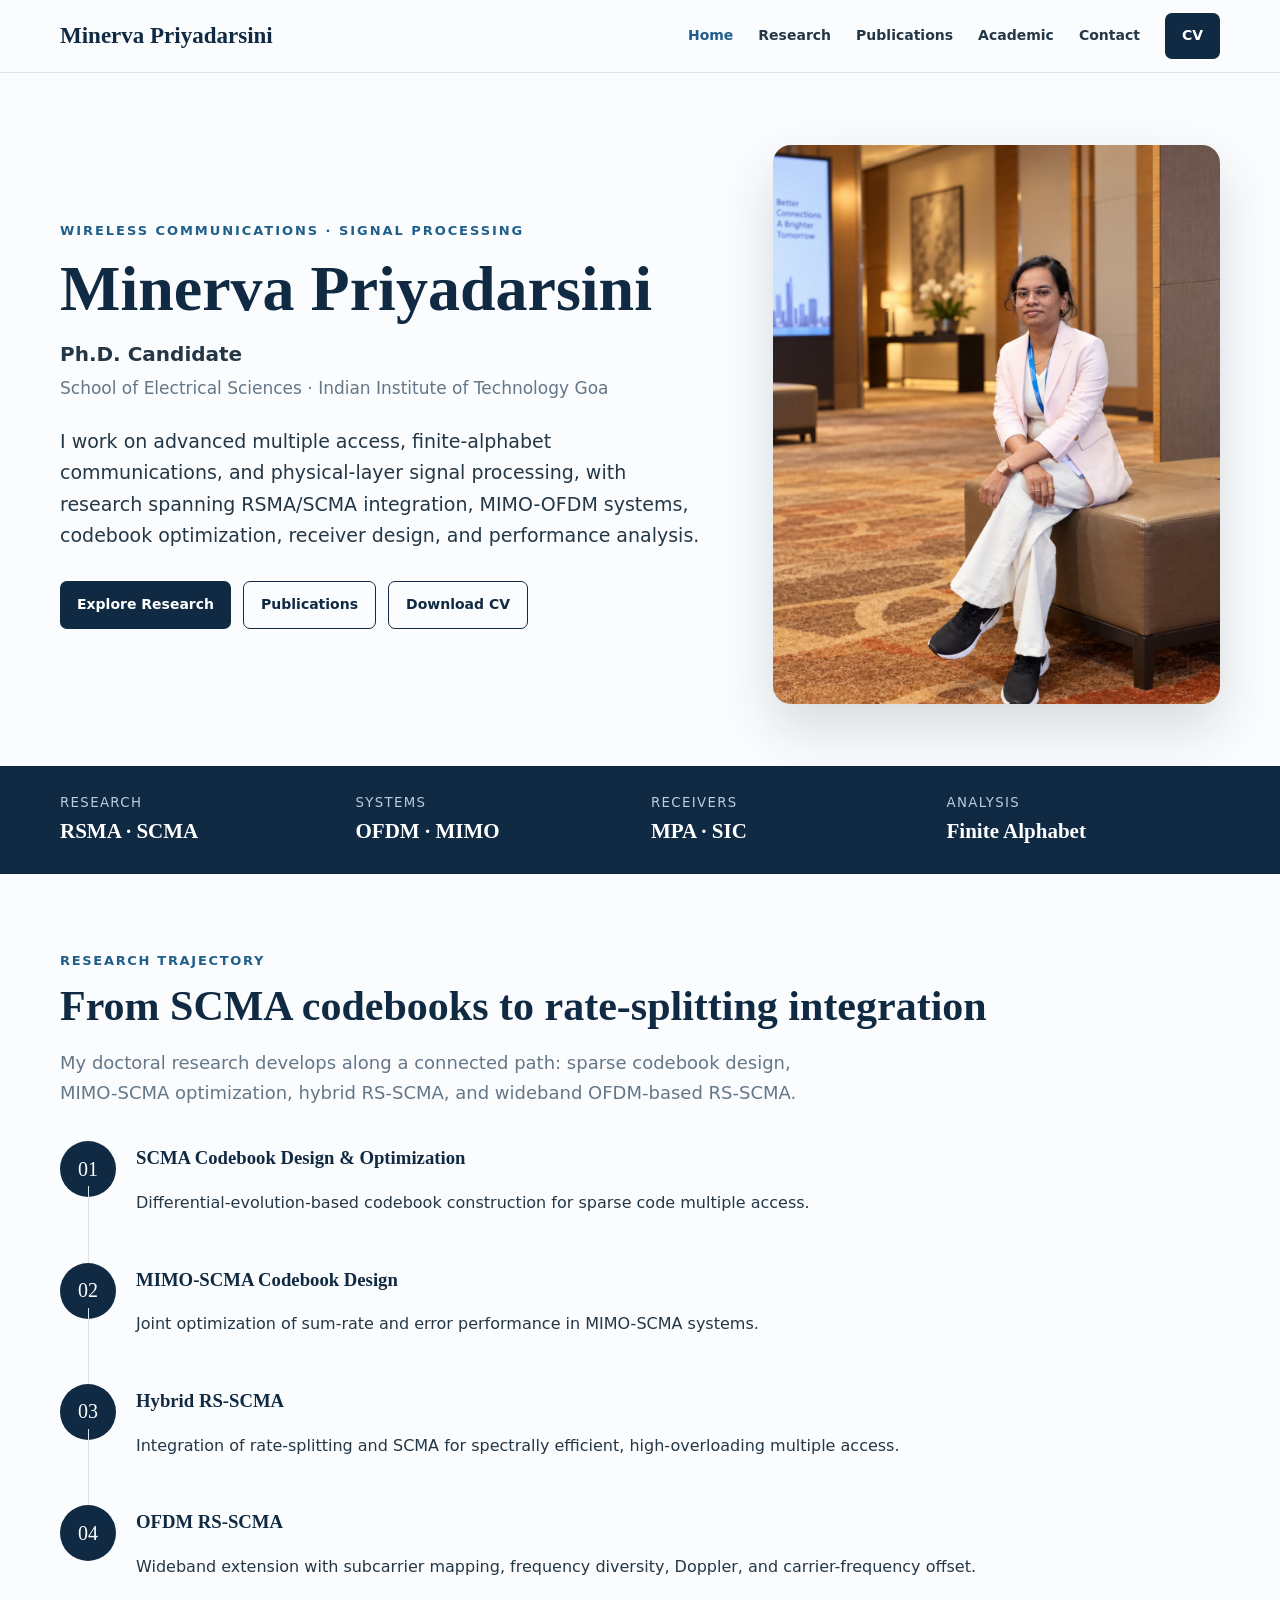
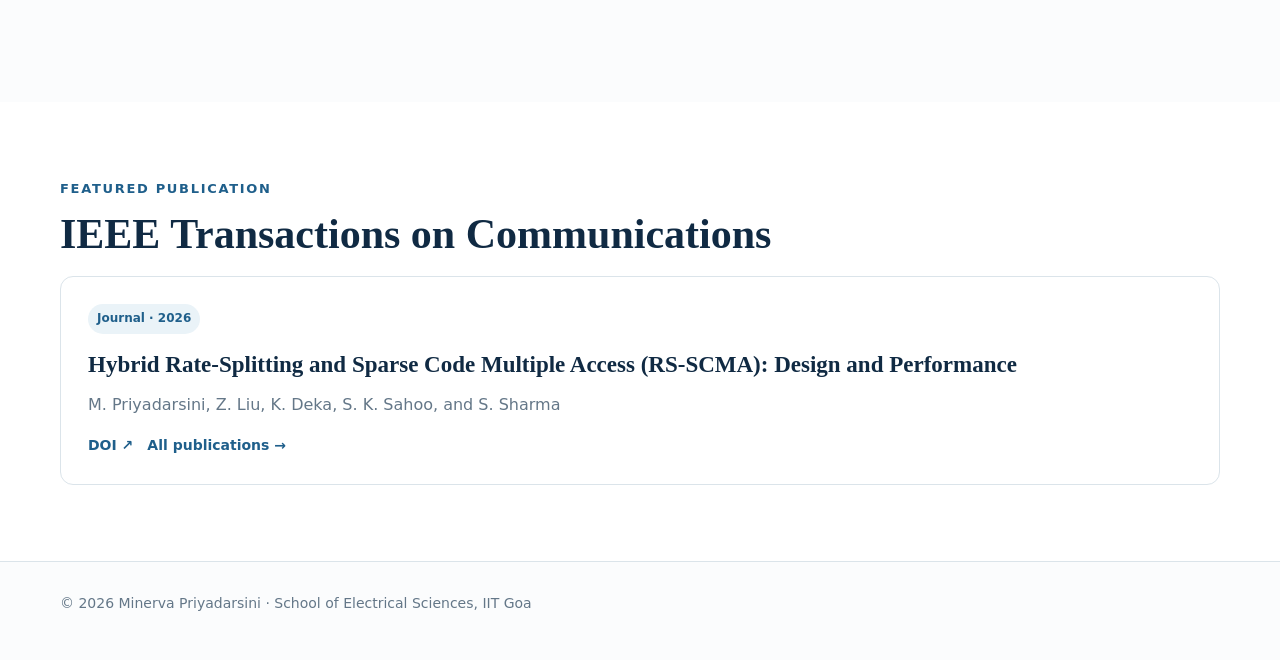
==== index.html @ 3313bdc4 "Add files via upload" ====
<!doctype html><html><head><meta charset="utf-8"><meta name="viewport" content="width=device-width,initial-scale=1"><title>Minerva Priyadarsini | Wireless Communications Researcher</title><link rel="stylesheet" href="styles.css"></head><body><header class="nav"><div class="wrap navin"><a class="brand" href="index.html">Minerva Priyadarsini</a><nav class="links"><a class="active" href="index.html">Home</a><a href="research.html">Research</a><a href="publications.html">Publications</a><a href="academic.html">Academic</a><a href="contact.html">Contact</a><a class="cvbtn" href="Minerva_Priyadarsini_CV.pdf" target="_blank">CV</a></nav><a class="mobile cvbtn" href="Minerva_Priyadarsini_CV.pdf">CV</a></div></header>
<main><section class="hero"><div class="wrap hero-grid"><div><div class="eyebrow">Wireless Communications · Signal Processing</div><h1>Minerva Priyadarsini</h1><p class="role">Ph.D. Candidate</p><p class="affil">School of Electrical Sciences · Indian Institute of Technology Goa</p><p class="lead">I work on advanced multiple access, finite-alphabet communications, and physical-layer signal processing, with research spanning RSMA/SCMA integration, MIMO-OFDM systems, codebook optimization, receiver design, and performance analysis.</p><div class="actions"><a class="btn" href="research.html">Explore Research</a><a class="btn alt" href="publications.html">Publications</a><a class="btn alt" href="Minerva_Priyadarsini_CV.pdf">Download CV</a></div></div><div class="portrait"><img src="assets/minerva.jpg" alt="Minerva Priyadarsini at a conference"></div></div></section>
<section class="strip"><div class="wrap stripin"><div class="stat"><small>Research</small><strong>RSMA · SCMA</strong></div><div class="stat"><small>Systems</small><strong>OFDM · MIMO</strong></div><div class="stat"><small>Receivers</small><strong>MPA · SIC</strong></div><div class="stat"><small>Analysis</small><strong>Finite Alphabet</strong></div></div></section>
<section class="section"><div class="wrap"><div class="kicker">Research trajectory</div><h2>From SCMA codebooks to rate-splitting integration</h2><p class="intro">My doctoral research develops along a connected path: sparse codebook design, MIMO-SCMA optimization, hybrid RS-SCMA, and wideband OFDM-based RS-SCMA.</p><div class="timeline"><div class="step"><div class="num">01</div><div><h3>SCMA Codebook Design & Optimization</h3><p>Differential-evolution-based codebook construction for sparse code multiple access.</p></div></div><div class="step"><div class="num">02</div><div><h3>MIMO-SCMA Codebook Design</h3><p>Joint optimization of sum-rate and error performance in MIMO-SCMA systems.</p></div></div><div class="step"><div class="num">03</div><div><h3>Hybrid RS-SCMA</h3><p>Integration of rate-splitting and SCMA for spectrally efficient, high-overloading multiple access.</p></div></div><div class="step"><div class="num">04</div><div><h3>OFDM RS-SCMA</h3><p>Wideband extension with subcarrier mapping, frequency diversity, Doppler, and carrier-frequency offset.</p></div></div></div></div></section>
<section class="section alt"><div class="wrap"><div class="kicker">Featured publication</div><h2>IEEE Transactions on Communications</h2><div class="card"><span class="tag">Journal · 2026</span><h3>Hybrid Rate-Splitting and Sparse Code Multiple Access (RS-SCMA): Design and Performance</h3><p>M. Priyadarsini, Z. Liu, K. Deka, S. K. Sahoo, and S. Sharma</p><div class="cardlinks"><a href="https://doi.org/10.1109/TCOMM.2026.3686697">DOI ↗</a><a href="publications.html">All publications →</a></div></div></div></section></main><footer class="footer"><div class="wrap">© 2026 Minerva Priyadarsini · School of Electrical Sciences, IIT Goa</div></footer></body></html>
---- styles.css ----
:root{--navy:#102a43;--blue:#1f5f8b;--sky:#eaf3f8;--ink:#243746;--muted:#647788;--line:#dbe4ea;--paper:#fbfcfd;--white:#fff;--max:1160px}*{box-sizing:border-box}html{scroll-behavior:smooth}body{margin:0;font-family:Inter,ui-sans-serif,system-ui,-apple-system,"Segoe UI",sans-serif;color:var(--ink);background:var(--paper);line-height:1.65}a{color:var(--blue);text-decoration:none}a:hover{text-decoration:underline}.wrap{width:min(var(--max),calc(100% - 42px));margin:auto}.nav{position:sticky;top:0;z-index:20;background:rgba(251,252,253,.94);backdrop-filter:blur(12px);border-bottom:1px solid var(--line)}.navin{height:72px;display:flex;align-items:center;justify-content:space-between}.brand{font-family:Georgia,serif;font-weight:700;font-size:23px;color:var(--navy)}.links{display:flex;gap:25px;align-items:center}.links a{font-size:14px;color:var(--ink);font-weight:650}.links a.active{color:var(--blue)}.cvbtn,.btn{display:inline-flex;align-items:center;justify-content:center;padding:11px 17px;border-radius:7px;background:var(--navy);color:#fff!important;font-weight:700;font-size:14px}.btn.alt{background:transparent;color:var(--navy)!important;border:1px solid var(--navy)}.hero{padding:72px 0 62px}.hero-grid{display:grid;grid-template-columns:1.18fr .82fr;gap:70px;align-items:center}.eyebrow{font-size:13px;letter-spacing:.15em;text-transform:uppercase;color:var(--blue);font-weight:800}.hero h1{font-family:Georgia,serif;font-size:64px;line-height:1.04;color:var(--navy);margin:15px 0}.role{font-size:20px;font-weight:700;margin:0}.affil{font-size:17px;color:var(--muted);margin:3px 0 24px}.lead{font-size:19px;max-width:720px}.actions{display:flex;gap:12px;flex-wrap:wrap;margin-top:30px}.portrait{border-radius:18px;overflow:hidden;box-shadow:0 24px 55px rgba(16,42,67,.16);aspect-ratio:4/5}.portrait img{width:100%;height:100%;object-fit:cover;object-position:58% 28%}.strip{background:var(--navy);color:#fff;padding:26px 0}.stripin{display:grid;grid-template-columns:repeat(4,1fr);gap:22px}.stat small{display:block;color:#b9cfdd;text-transform:uppercase;letter-spacing:.1em}.stat strong{font-family:Georgia,serif;font-size:21px}.section{padding:76px 0}.section.alt{background:#fff}.kicker{color:var(--blue);font-size:13px;font-weight:800;letter-spacing:.13em;text-transform:uppercase}.section h2,.pagehead h1{font-family:Georgia,serif;color:var(--navy);font-size:42px;line-height:1.15;margin:10px 0 18px}.intro{max-width:790px;font-size:18px;color:var(--muted)}.cards{display:grid;grid-template-columns:repeat(2,1fr);gap:20px;margin-top:35px}.card{background:#fff;border:1px solid var(--line);border-radius:13px;padding:27px}.card h3{font-family:Georgia,serif;color:var(--navy);font-size:23px;margin:0 0 8px}.tag{display:inline-block;background:var(--sky);color:var(--blue);font-size:12px;font-weight:800;border-radius:999px;padding:5px 9px;margin-bottom:12px}.card p{margin:8px 0;color:var(--muted)}.cardlinks{display:flex;gap:14px;margin-top:16px;font-size:14px;font-weight:750}.timeline{margin-top:34px;display:grid;gap:0}.step{display:grid;grid-template-columns:58px 1fr;gap:18px;padding:0 0 30px;position:relative}.step:before{content:"";position:absolute;left:28px;top:45px;bottom:0;width:1px;background:var(--line)}.step:last-child:before{display:none}.num{width:56px;height:56px;border-radius:50%;background:var(--navy);color:#fff;display:grid;place-items:center;font-family:Georgia,serif;font-size:20px}.step h3{margin:2px 0 5px;color:var(--navy);font-family:Georgia,serif}.pagehead{padding:62px 0 30px}.pub{padding:24px 0;border-top:1px solid var(--line)}.pub h3{font-size:18px;color:var(--navy);margin:0 0 6px}.pub .meta{color:var(--muted);font-size:14px}.badge{display:inline-block;border:1px solid #bfd3df;color:var(--blue);padding:3px 8px;border-radius:999px;font-size:12px;font-weight:800}.two{display:grid;grid-template-columns:1fr 1fr;gap:28px}.listbox{background:#fff;border:1px solid var(--line);border-radius:12px;padding:25px}.listbox h3{font-family:Georgia,serif;color:var(--navy)}.footer{border-top:1px solid var(--line);padding:30px 0 45px;color:var(--muted);font-size:14px}.contactgrid{display:grid;grid-template-columns:1fr 1fr;gap:25px;margin-top:30px}.contactitem{background:#fff;border:1px solid var(--line);border-radius:12px;padding:25px}.note{background:var(--sky);border-left:4px solid var(--blue);padding:18px 20px;border-radius:8px}.mobile{display:none}@media(max-width:820px){.links{display:none}.mobile{display:block}.hero{padding-top:38px}.hero-grid{grid-template-columns:1fr;gap:34px}.hero h1{font-size:46px}.portrait{max-width:460px}.stripin{grid-template-columns:1fr 1fr}.cards,.two,.contactgrid{grid-template-columns:1fr}.section{padding:56px 0}.section h2,.pagehead h1{font-size:35px}}

.pubsection{margin-top:58px!important}.sectionmeta{margin-top:-8px;color:var(--muted);font-weight:650}.pub.featured{background:#fff;border:1px solid var(--line);border-radius:12px;padding:26px;margin-top:18px}.availability{background:var(--navy);color:#fff;border-radius:14px;padding:30px 34px;margin-bottom:32px}.availability h2{color:#fff;margin:6px 0;font-size:30px}.availability p{margin:0;color:#d9e5ec}.kicker.light{color:#b9cfdd}.contactitem p{color:var(--muted);margin-bottom:0}.contactitem h3{font-family:Georgia,serif;color:var(--navy);margin-top:0}
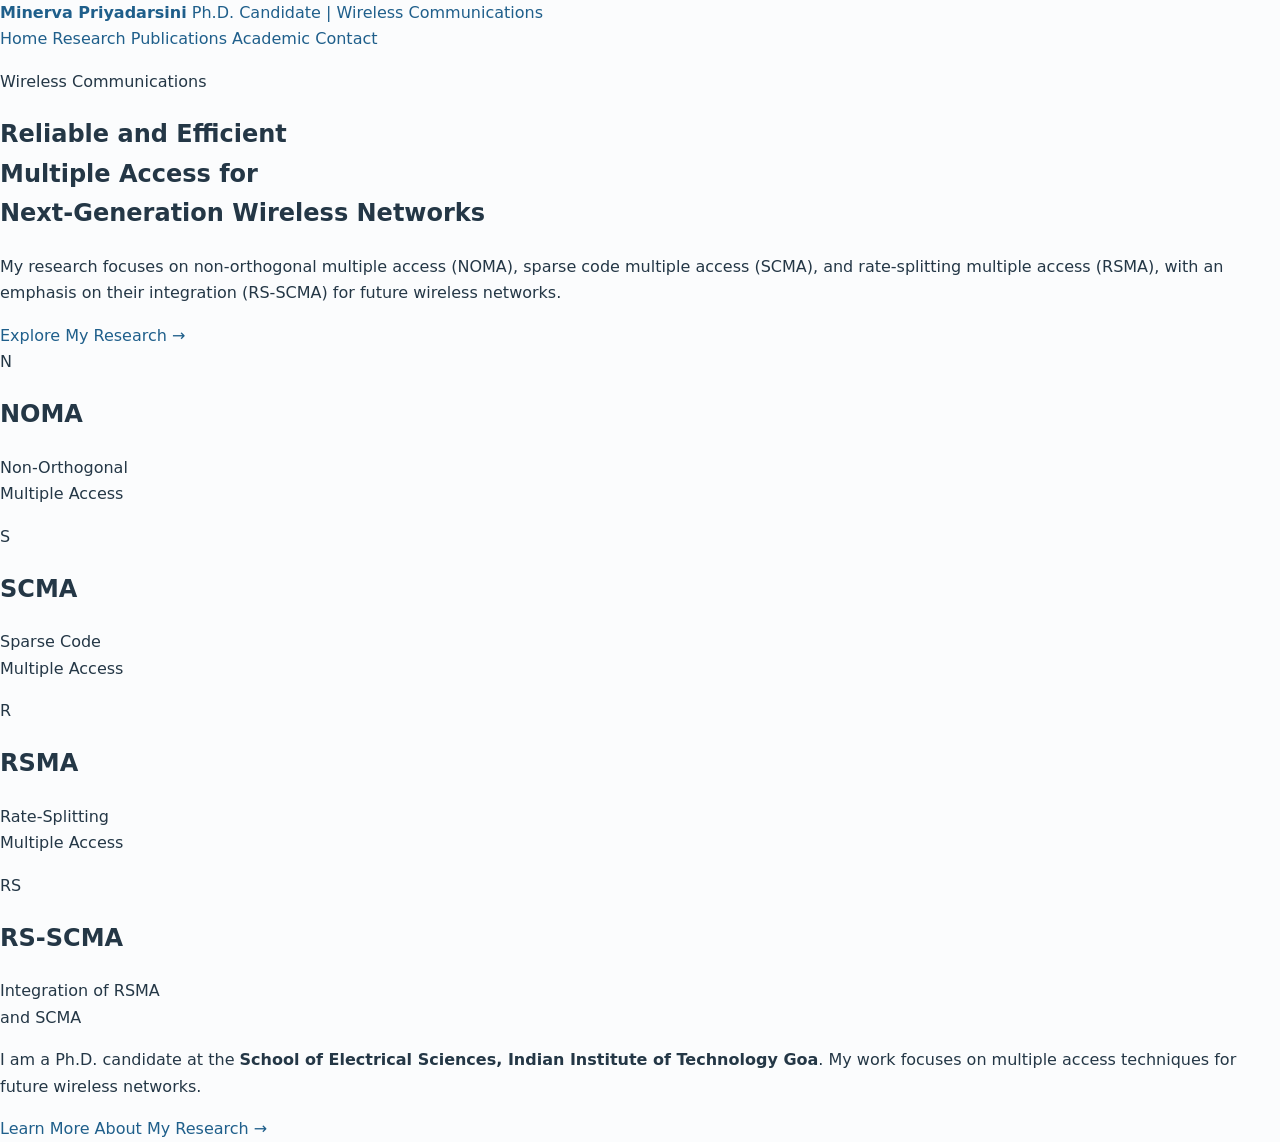
==== commit 7a5ef576: "Add files via upload" ====
--- a/index.html
+++ b/index.html
@@ -1,5 +1,81 @@
-<!doctype html><html><head><meta charset="utf-8"><meta name="viewport" content="width=device-width,initial-scale=1"><title>Minerva Priyadarsini | Wireless Communications Researcher</title><link rel="stylesheet" href="styles.css"></head><body><header class="nav"><div class="wrap navin"><a class="brand" href="index.html">Minerva Priyadarsini</a><nav class="links"><a class="active" href="index.html">Home</a><a href="research.html">Research</a><a href="publications.html">Publications</a><a href="academic.html">Academic</a><a href="contact.html">Contact</a><a class="cvbtn" href="Minerva_Priyadarsini_CV.pdf" target="_blank">CV</a></nav><a class="mobile cvbtn" href="Minerva_Priyadarsini_CV.pdf">CV</a></div></header>
-<main><section class="hero"><div class="wrap hero-grid"><div><div class="eyebrow">Wireless Communications · Signal Processing</div><h1>Minerva Priyadarsini</h1><p class="role">Ph.D. Candidate</p><p class="affil">School of Electrical Sciences · Indian Institute of Technology Goa</p><p class="lead">I work on advanced multiple access, finite-alphabet communications, and physical-layer signal processing, with research spanning RSMA/SCMA integration, MIMO-OFDM systems, codebook optimization, receiver design, and performance analysis.</p><div class="actions"><a class="btn" href="research.html">Explore Research</a><a class="btn alt" href="publications.html">Publications</a><a class="btn alt" href="Minerva_Priyadarsini_CV.pdf">Download CV</a></div></div><div class="portrait"><img src="assets/minerva.jpg" alt="Minerva Priyadarsini at a conference"></div></div></section>
-<section class="strip"><div class="wrap stripin"><div class="stat"><small>Research</small><strong>RSMA · SCMA</strong></div><div class="stat"><small>Systems</small><strong>OFDM · MIMO</strong></div><div class="stat"><small>Receivers</small><strong>MPA · SIC</strong></div><div class="stat"><small>Analysis</small><strong>Finite Alphabet</strong></div></div></section>
-<section class="section"><div class="wrap"><div class="kicker">Research trajectory</div><h2>From SCMA codebooks to rate-splitting integration</h2><p class="intro">My doctoral research develops along a connected path: sparse codebook design, MIMO-SCMA optimization, hybrid RS-SCMA, and wideband OFDM-based RS-SCMA.</p><div class="timeline"><div class="step"><div class="num">01</div><div><h3>SCMA Codebook Design & Optimization</h3><p>Differential-evolution-based codebook construction for sparse code multiple access.</p></div></div><div class="step"><div class="num">02</div><div><h3>MIMO-SCMA Codebook Design</h3><p>Joint optimization of sum-rate and error performance in MIMO-SCMA systems.</p></div></div><div class="step"><div class="num">03</div><div><h3>Hybrid RS-SCMA</h3><p>Integration of rate-splitting and SCMA for spectrally efficient, high-overloading multiple access.</p></div></div><div class="step"><div class="num">04</div><div><h3>OFDM RS-SCMA</h3><p>Wideband extension with subcarrier mapping, frequency diversity, Doppler, and carrier-frequency offset.</p></div></div></div></div></section>
-<section class="section alt"><div class="wrap"><div class="kicker">Featured publication</div><h2>IEEE Transactions on Communications</h2><div class="card"><span class="tag">Journal · 2026</span><h3>Hybrid Rate-Splitting and Sparse Code Multiple Access (RS-SCMA): Design and Performance</h3><p>M. Priyadarsini, Z. Liu, K. Deka, S. K. Sahoo, and S. Sharma</p><div class="cardlinks"><a href="https://doi.org/10.1109/TCOMM.2026.3686697">DOI ↗</a><a href="publications.html">All publications →</a></div></div></div></section></main><footer class="footer"><div class="wrap">© 2026 Minerva Priyadarsini · School of Electrical Sciences, IIT Goa</div></footer></body></html>
+<!DOCTYPE html>
+<html lang="en">
+<head>
+  <meta charset="UTF-8">
+  <meta name="viewport" content="width=device-width, initial-scale=1.0">
+  <meta name="description" content="Minerva Priyadarsini — Ph.D. Candidate at the School of Electrical Sciences, IIT Goa. Research in NOMA, SCMA, RSMA and RS-SCMA.">
+  <title>Minerva Priyadarsini | Wireless Communications</title>
+  <link rel="stylesheet" href="styles.css">
+  <link rel="stylesheet" href="home.css">
+</head>
+<body class="home-page">
+
+<header class="home-header">
+  <div class="home-nav">
+    <a class="home-brand" href="index.html">
+      <strong>Minerva Priyadarsini</strong>
+      <span>Ph.D. Candidate | Wireless Communications</span>
+    </a>
+    <nav class="home-links" aria-label="Main navigation">
+      <a class="active" href="index.html">Home</a>
+      <a href="research.html">Research</a>
+      <a href="publications.html">Publications</a>
+      <a href="academic.html">Academic</a>
+      <a href="contact.html">Contact</a>
+    </nav>
+  </div>
+</header>
+
+<main>
+  <section class="hero-banner">
+    <div class="hero-photo" aria-hidden="true"></div>
+    <div class="hero-fade" aria-hidden="true"></div>
+    <div class="hero-inner">
+      <div class="hero-copy">
+        <p class="hero-kicker">Wireless Communications</p>
+        <h1>Reliable and Efficient<br>Multiple Access for<br>Next-Generation Wireless Networks</h1>
+        <p class="hero-text">
+          My research focuses on non-orthogonal multiple access (NOMA), sparse code
+          multiple access (SCMA), and rate-splitting multiple access (RSMA), with an
+          emphasis on their integration (RS-SCMA) for future wireless networks.
+        </p>
+        <a class="hero-button" href="research.html">Explore My Research <span>→</span></a>
+      </div>
+    </div>
+  </section>
+
+  <section class="home-interests" aria-label="Research interests">
+    <article>
+      <div class="topic-icon">N</div>
+      <h2>NOMA</h2>
+      <p>Non-Orthogonal<br>Multiple Access</p>
+    </article>
+    <article>
+      <div class="topic-icon nodes">S</div>
+      <h2>SCMA</h2>
+      <p>Sparse Code<br>Multiple Access</p>
+    </article>
+    <article>
+      <div class="topic-icon">R</div>
+      <h2>RSMA</h2>
+      <p>Rate-Splitting<br>Multiple Access</p>
+    </article>
+    <article>
+      <div class="topic-icon rings">RS</div>
+      <h2>RS-SCMA</h2>
+      <p>Integration of RSMA<br>and SCMA</p>
+    </article>
+  </section>
+
+  <section class="home-intro">
+    <p>
+      I am a Ph.D. candidate at the <strong>School of Electrical Sciences,
+      Indian Institute of Technology Goa</strong>. My work focuses on multiple
+      access techniques for future wireless networks.
+    </p>
+    <a href="research.html">Learn More About My Research <span>→</span></a>
+  </section>
+</main>
+
+</body>
+</html>
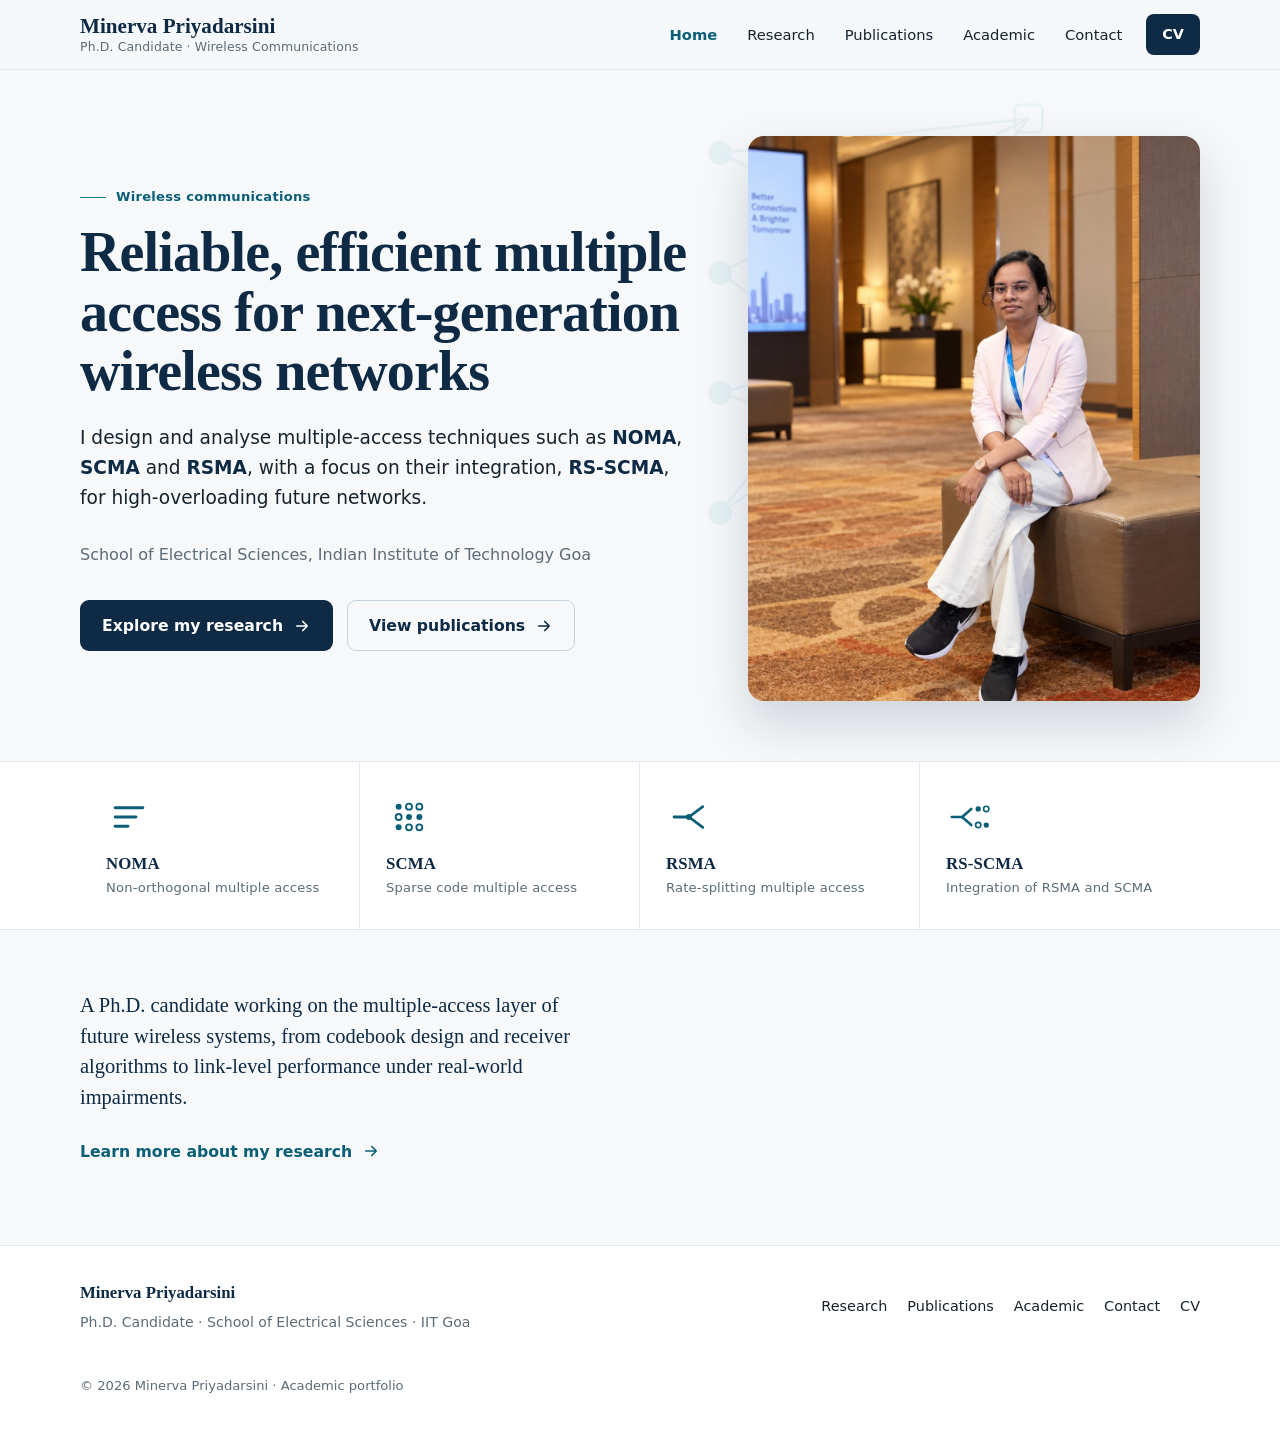
==== commit 9a005a86: "Add files via upload" ====
--- a/index.html
+++ b/index.html
@@ -1,81 +1,164 @@
 <!DOCTYPE html>
 <html lang="en">
 <head>
-  <meta charset="UTF-8">
-  <meta name="viewport" content="width=device-width, initial-scale=1.0">
-  <meta name="description" content="Minerva Priyadarsini — Ph.D. Candidate at the School of Electrical Sciences, IIT Goa. Research in NOMA, SCMA, RSMA and RS-SCMA.">
-  <title>Minerva Priyadarsini | Wireless Communications</title>
-  <link rel="stylesheet" href="styles.css">
-  <link rel="stylesheet" href="home.css">
+<meta charset="UTF-8">
+<meta name="viewport" content="width=device-width, initial-scale=1.0">
+<meta name="description" content="Minerva Priyadarsini, Ph.D. Candidate at the School of Electrical Sciences, IIT Goa. Research on multiple access for next-generation wireless networks: NOMA, SCMA, RSMA and RS-SCMA.">
+<link rel="canonical" href="https://minervapriyadarsini.github.io/">
+<meta property="og:type" content="website">
+<meta property="og:site_name" content="Minerva Priyadarsini">
+<meta property="og:title" content="Minerva Priyadarsini | Wireless Communications">
+<meta property="og:description" content="Minerva Priyadarsini, Ph.D. Candidate at the School of Electrical Sciences, IIT Goa. Research on multiple access for next-generation wireless networks: NOMA, SCMA, RSMA and RS-SCMA.">
+<meta property="og:url" content="https://minervapriyadarsini.github.io/">
+<meta property="og:image" content="https://minervapriyadarsini.github.io/assets/og-image.png">
+<meta property="og:image:width" content="1200">
+<meta property="og:image:height" content="630">
+<meta property="og:image:alt" content="Minerva Priyadarsini — Ph.D. Candidate, Wireless Communications, IIT Goa">
+<meta name="twitter:card" content="summary_large_image">
+<meta name="twitter:title" content="Minerva Priyadarsini | Wireless Communications">
+<meta name="twitter:description" content="Minerva Priyadarsini, Ph.D. Candidate at the School of Electrical Sciences, IIT Goa. Research on multiple access for next-generation wireless networks: NOMA, SCMA, RSMA and RS-SCMA.">
+<meta name="twitter:image" content="https://minervapriyadarsini.github.io/assets/og-image.png">
+<title>Minerva Priyadarsini | Wireless Communications</title>
+<link rel="icon" href="data:image/svg+xml,%3Csvg xmlns='http://www.w3.org/2000/svg' viewBox='0 0 32 32'%3E%3Crect width='32' height='32' rx='7' fill='%230e2a44'/%3E%3Cg fill='none' stroke='%230f7d99' stroke-width='2.4' stroke-linecap='round'%3E%3Cpath d='M8 20 Q12 8 16 16 Q20 24 24 12'/%3E%3C/g%3E%3C/svg%3E">
+<link rel="stylesheet" href="styles.css">
 </head>
-<body class="home-page">
+<body>
+<a class="skip-link" href="#main">Skip to content</a>
 
-<header class="home-header">
-  <div class="home-nav">
-    <a class="home-brand" href="index.html">
-      <strong>Minerva Priyadarsini</strong>
-      <span>Ph.D. Candidate | Wireless Communications</span>
+<header class="nav">
+  <div class="wrap navin">
+    <a class="brand" href="index.html">
+      <b>Minerva Priyadarsini</b>
+      <span>Ph.D. Candidate · Wireless Communications</span>
     </a>
-    <nav class="home-links" aria-label="Main navigation">
+    <nav class="links" aria-label="Main navigation">
       <a class="active" href="index.html">Home</a>
       <a href="research.html">Research</a>
       <a href="publications.html">Publications</a>
       <a href="academic.html">Academic</a>
       <a href="contact.html">Contact</a>
+      <a class="cv" href="Minerva_Priyadarsini_CV.pdf" target="_blank" rel="noopener">CV</a>
     </nav>
   </div>
 </header>
 
-<main>
-  <section class="hero-banner">
-    <div class="hero-photo" aria-hidden="true"></div>
-    <div class="hero-fade" aria-hidden="true"></div>
-    <div class="hero-inner">
+<main id="main">
+
+  <section class="hero">
+    <div class="hero-motif" aria-hidden="true">
+      <!-- Sparse bipartite factor graph: users <-> resource nodes (SCMA motif) -->
+      <svg viewBox="0 0 420 300" fill="none" stroke="currentColor" stroke-width="1.6">
+        <g stroke-opacity=".9">
+          <line x1="70" y1="60" x2="250" y2="40"/><line x1="70" y1="60" x2="250" y2="150"/>
+          <line x1="70" y1="130" x2="250" y2="40"/><line x1="70" y1="130" x2="250" y2="260"/>
+          <line x1="70" y1="200" x2="250" y2="150"/><line x1="70" y1="200" x2="250" y2="260"/>
+          <line x1="70" y1="270" x2="250" y2="150"/><line x1="70" y1="270" x2="250" y2="40"/>
+        </g>
+        <g fill="currentColor" stroke="none">
+          <circle cx="70" cy="60" r="7"/><circle cx="70" cy="130" r="7"/>
+          <circle cx="70" cy="200" r="7"/><circle cx="70" cy="270" r="7"/>
+        </g>
+        <g fill="none">
+          <rect x="242" y="32" width="16" height="16" rx="3"/>
+          <rect x="242" y="142" width="16" height="16" rx="3"/>
+          <rect x="242" y="252" width="16" height="16" rx="3"/>
+        </g>
+      </svg>
+    </div>
+
+    <div class="wrap hero-grid">
       <div class="hero-copy">
-        <p class="hero-kicker">Wireless Communications</p>
-        <h1>Reliable and Efficient<br>Multiple Access for<br>Next-Generation Wireless Networks</h1>
-        <p class="hero-text">
-          My research focuses on non-orthogonal multiple access (NOMA), sparse code
-          multiple access (SCMA), and rate-splitting multiple access (RSMA), with an
-          emphasis on their integration (RS-SCMA) for future wireless networks.
+        <p class="hero-eyebrow reveal">Wireless communications</p>
+        <h1 class="reveal d1">Reliable, efficient multiple access for next-generation wireless networks</h1>
+        <p class="lead reveal d2">
+          I design and analyse multiple-access techniques such as <span class="term">NOMA</span>,
+          <span class="term">SCMA</span> and <span class="term">RSMA</span>, with a focus on their
+          integration, <span class="term">RS-SCMA</span>, for high-overloading future networks.
         </p>
-        <a class="hero-button" href="research.html">Explore My Research <span>→</span></a>
+        <p class="hero-affil reveal d3">School of Electrical Sciences, Indian Institute of Technology Goa</p>
+        <div class="hero-actions reveal d3">
+          <a class="cta solid" href="research.html">Explore my research
+            <svg viewBox="0 0 24 24" fill="none" stroke="currentColor" stroke-width="2.2" stroke-linecap="round" stroke-linejoin="round"><path d="M5 12h14M13 6l6 6-6 6"/></svg>
+          </a>
+          <a class="cta ghost" href="publications.html">View publications
+            <svg viewBox="0 0 24 24" fill="none" stroke="currentColor" stroke-width="2.2" stroke-linecap="round" stroke-linejoin="round"><path d="M5 12h14M13 6l6 6-6 6"/></svg>
+          </a>
+        </div>
+      </div>
+      <div class="portrait reveal d2">
+        <img src="assets/minerva.jpg" alt="Minerva Priyadarsini">
       </div>
     </div>
   </section>
 
-  <section class="home-interests" aria-label="Research interests">
-    <article>
-      <div class="topic-icon">N</div>
-      <h2>NOMA</h2>
-      <p>Non-Orthogonal<br>Multiple Access</p>
-    </article>
-    <article>
-      <div class="topic-icon nodes">S</div>
-      <h2>SCMA</h2>
-      <p>Sparse Code<br>Multiple Access</p>
-    </article>
-    <article>
-      <div class="topic-icon">R</div>
-      <h2>RSMA</h2>
-      <p>Rate-Splitting<br>Multiple Access</p>
-    </article>
-    <article>
-      <div class="topic-icon rings">RS</div>
-      <h2>RS-SCMA</h2>
-      <p>Integration of RSMA<br>and SCMA</p>
-    </article>
+  <section class="topics" aria-label="Research areas">
+    <div class="wrap topics-grid">
+      <article class="topic">
+        <div class="glyph" aria-hidden="true">
+          <svg viewBox="0 0 40 40" fill="none" stroke="currentColor" stroke-width="2.6" stroke-linecap="round">
+            <line x1="8" y1="12" x2="32" y2="12"/><line x1="8" y1="20" x2="26" y2="20"/><line x1="8" y1="28" x2="19" y2="28"/>
+          </svg>
+        </div>
+        <h3>NOMA <span class="full">Non-orthogonal multiple access</span></h3>
+      </article>
+      <article class="topic">
+        <div class="glyph" aria-hidden="true">
+          <svg viewBox="0 0 40 40" stroke="currentColor" stroke-width="1.6">
+            <circle cx="11" cy="11" r="2.6" fill="currentColor" stroke="none"/><circle cx="20" cy="11" r="2.6" fill="none"/><circle cx="29" cy="11" r="2.6" fill="none"/>
+            <circle cx="11" cy="20" r="2.6" fill="none"/><circle cx="20" cy="20" r="2.6" fill="currentColor" stroke="none"/><circle cx="29" cy="20" r="2.6" fill="currentColor" stroke="none"/>
+            <circle cx="11" cy="29" r="2.6" fill="currentColor" stroke="none"/><circle cx="20" cy="29" r="2.6" fill="none"/><circle cx="29" cy="29" r="2.6" fill="none"/>
+          </svg>
+        </div>
+        <h3>SCMA <span class="full">Sparse code multiple access</span></h3>
+      </article>
+      <article class="topic">
+        <div class="glyph" aria-hidden="true">
+          <svg viewBox="0 0 40 40" fill="none" stroke="currentColor" stroke-width="2.4" stroke-linecap="round" stroke-linejoin="round">
+            <line x1="7" y1="20" x2="20" y2="20"/><line x1="20" y1="20" x2="32" y2="11"/><line x1="20" y1="20" x2="32" y2="29"/>
+            <circle cx="20" cy="20" r="2.6" fill="currentColor" stroke="none"/>
+          </svg>
+        </div>
+        <h3>RSMA <span class="full">Rate-splitting multiple access</span></h3>
+      </article>
+      <article class="topic">
+        <div class="glyph" aria-hidden="true">
+          <svg viewBox="0 0 40 40" stroke="currentColor" stroke-width="2.2" stroke-linecap="round" stroke-linejoin="round">
+            <g fill="none"><line x1="5" y1="20" x2="14" y2="20"/><line x1="14" y1="20" x2="22" y2="13"/><line x1="14" y1="20" x2="22" y2="27"/></g>
+            <g stroke-width="1.4"><circle cx="28" cy="13" r="2.3" fill="currentColor" stroke="none"/><circle cx="35" cy="13" r="2.3" fill="none"/><circle cx="28" cy="27" r="2.3" fill="none"/><circle cx="35" cy="27" r="2.3" fill="currentColor" stroke="none"/></g>
+          </svg>
+        </div>
+        <h3>RS-SCMA <span class="full">Integration of RSMA and SCMA</span></h3>
+      </article>
+    </div>
   </section>
 
-  <section class="home-intro">
-    <p>
-      I am a Ph.D. candidate at the <strong>School of Electrical Sciences,
-      Indian Institute of Technology Goa</strong>. My work focuses on multiple
-      access techniques for future wireless networks.
-    </p>
-    <a href="research.html">Learn More About My Research <span>→</span></a>
+  <section class="homeintro">
+    <div class="wrap">
+      <p>A Ph.D. candidate working on the multiple-access layer of future wireless systems, from codebook design and receiver algorithms to link-level performance under real-world impairments.</p>
+      <a class="cta" href="research.html" style="color:var(--accent-deep)">Learn more about my research
+        <svg viewBox="0 0 24 24" fill="none" stroke="currentColor" stroke-width="2.2" stroke-linecap="round" stroke-linejoin="round"><path d="M5 12h14M13 6l6 6-6 6"/></svg>
+      </a>
+    </div>
   </section>
+
 </main>
+
+<footer class="footer">
+  <div class="wrap footin">
+    <div>
+      <div class="fname">Minerva Priyadarsini</div>
+      <div class="fsub">Ph.D. Candidate · School of Electrical Sciences · IIT Goa</div>
+    </div>
+    <nav class="footlinks" aria-label="Footer">
+      <a href="research.html">Research</a>
+      <a href="publications.html">Publications</a>
+      <a href="academic.html">Academic</a>
+      <a href="contact.html">Contact</a>
+      <a href="Minerva_Priyadarsini_CV.pdf" target="_blank" rel="noopener">CV</a>
+    </nav>
+    <div class="copy">© 2026 Minerva Priyadarsini · Academic portfolio</div>
+  </div>
+</footer>
 
 </body>
 </html>
--- a/styles.css
+++ b/styles.css
@@ -1,3 +1,236 @@
-:root{--navy:#102a43;--blue:#1f5f8b;--sky:#eaf3f8;--ink:#243746;--muted:#647788;--line:#dbe4ea;--paper:#fbfcfd;--white:#fff;--max:1160px}*{box-sizing:border-box}html{scroll-behavior:smooth}body{margin:0;font-family:Inter,ui-sans-serif,system-ui,-apple-system,"Segoe UI",sans-serif;color:var(--ink);background:var(--paper);line-height:1.65}a{color:var(--blue);text-decoration:none}a:hover{text-decoration:underline}.wrap{width:min(var(--max),calc(100% - 42px));margin:auto}.nav{position:sticky;top:0;z-index:20;background:rgba(251,252,253,.94);backdrop-filter:blur(12px);border-bottom:1px solid var(--line)}.navin{height:72px;display:flex;align-items:center;justify-content:space-between}.brand{font-family:Georgia,serif;font-weight:700;font-size:23px;color:var(--navy)}.links{display:flex;gap:25px;align-items:center}.links a{font-size:14px;color:var(--ink);font-weight:650}.links a.active{color:var(--blue)}.cvbtn,.btn{display:inline-flex;align-items:center;justify-content:center;padding:11px 17px;border-radius:7px;background:var(--navy);color:#fff!important;font-weight:700;font-size:14px}.btn.alt{background:transparent;color:var(--navy)!important;border:1px solid var(--navy)}.hero{padding:72px 0 62px}.hero-grid{display:grid;grid-template-columns:1.18fr .82fr;gap:70px;align-items:center}.eyebrow{font-size:13px;letter-spacing:.15em;text-transform:uppercase;color:var(--blue);font-weight:800}.hero h1{font-family:Georgia,serif;font-size:64px;line-height:1.04;color:var(--navy);margin:15px 0}.role{font-size:20px;font-weight:700;margin:0}.affil{font-size:17px;color:var(--muted);margin:3px 0 24px}.lead{font-size:19px;max-width:720px}.actions{display:flex;gap:12px;flex-wrap:wrap;margin-top:30px}.portrait{border-radius:18px;overflow:hidden;box-shadow:0 24px 55px rgba(16,42,67,.16);aspect-ratio:4/5}.portrait img{width:100%;height:100%;object-fit:cover;object-position:58% 28%}.strip{background:var(--navy);color:#fff;padding:26px 0}.stripin{display:grid;grid-template-columns:repeat(4,1fr);gap:22px}.stat small{display:block;color:#b9cfdd;text-transform:uppercase;letter-spacing:.1em}.stat strong{font-family:Georgia,serif;font-size:21px}.section{padding:76px 0}.section.alt{background:#fff}.kicker{color:var(--blue);font-size:13px;font-weight:800;letter-spacing:.13em;text-transform:uppercase}.section h2,.pagehead h1{font-family:Georgia,serif;color:var(--navy);font-size:42px;line-height:1.15;margin:10px 0 18px}.intro{max-width:790px;font-size:18px;color:var(--muted)}.cards{display:grid;grid-template-columns:repeat(2,1fr);gap:20px;margin-top:35px}.card{background:#fff;border:1px solid var(--line);border-radius:13px;padding:27px}.card h3{font-family:Georgia,serif;color:var(--navy);font-size:23px;margin:0 0 8px}.tag{display:inline-block;background:var(--sky);color:var(--blue);font-size:12px;font-weight:800;border-radius:999px;padding:5px 9px;margin-bottom:12px}.card p{margin:8px 0;color:var(--muted)}.cardlinks{display:flex;gap:14px;margin-top:16px;font-size:14px;font-weight:750}.timeline{margin-top:34px;display:grid;gap:0}.step{display:grid;grid-template-columns:58px 1fr;gap:18px;padding:0 0 30px;position:relative}.step:before{content:"";position:absolute;left:28px;top:45px;bottom:0;width:1px;background:var(--line)}.step:last-child:before{display:none}.num{width:56px;height:56px;border-radius:50%;background:var(--navy);color:#fff;display:grid;place-items:center;font-family:Georgia,serif;font-size:20px}.step h3{margin:2px 0 5px;color:var(--navy);font-family:Georgia,serif}.pagehead{padding:62px 0 30px}.pub{padding:24px 0;border-top:1px solid var(--line)}.pub h3{font-size:18px;color:var(--navy);margin:0 0 6px}.pub .meta{color:var(--muted);font-size:14px}.badge{display:inline-block;border:1px solid #bfd3df;color:var(--blue);padding:3px 8px;border-radius:999px;font-size:12px;font-weight:800}.two{display:grid;grid-template-columns:1fr 1fr;gap:28px}.listbox{background:#fff;border:1px solid var(--line);border-radius:12px;padding:25px}.listbox h3{font-family:Georgia,serif;color:var(--navy)}.footer{border-top:1px solid var(--line);padding:30px 0 45px;color:var(--muted);font-size:14px}.contactgrid{display:grid;grid-template-columns:1fr 1fr;gap:25px;margin-top:30px}.contactitem{background:#fff;border:1px solid var(--line);border-radius:12px;padding:25px}.note{background:var(--sky);border-left:4px solid var(--blue);padding:18px 20px;border-radius:8px}.mobile{display:none}@media(max-width:820px){.links{display:none}.mobile{display:block}.hero{padding-top:38px}.hero-grid{grid-template-columns:1fr;gap:34px}.hero h1{font-size:46px}.portrait{max-width:460px}.stripin{grid-template-columns:1fr 1fr}.cards,.two,.contactgrid{grid-template-columns:1fr}.section{padding:56px 0}.section h2,.pagehead h1{font-size:35px}}
-
-.pubsection{margin-top:58px!important}.sectionmeta{margin-top:-8px;color:var(--muted);font-weight:650}.pub.featured{background:#fff;border:1px solid var(--line);border-radius:12px;padding:26px;margin-top:18px}.availability{background:var(--navy);color:#fff;border-radius:14px;padding:30px 34px;margin-bottom:32px}.availability h2{color:#fff;margin:6px 0;font-size:30px}.availability p{margin:0;color:#d9e5ec}.kicker.light{color:#b9cfdd}.contactitem p{color:var(--muted);margin-bottom:0}.contactitem h3{font-family:Georgia,serif;color:var(--navy);margin-top:0}
+/* ============================================================
+   Minerva Priyadarsini — academic portfolio
+   One stylesheet for every page.
+   ============================================================ */
+
+/* ---- Fonts (self-hosted) ---------------------------------- */
+@font-face{font-family:"Spectral";src:url("assets/fonts/Spectral-Regular.woff2") format("woff2");font-weight:400;font-style:normal;font-display:swap}
+@font-face{font-family:"Spectral";src:url("assets/fonts/Spectral-Medium.woff2") format("woff2");font-weight:500;font-style:normal;font-display:swap}
+@font-face{font-family:"Spectral";src:url("assets/fonts/Spectral-SemiBold.woff2") format("woff2");font-weight:600;font-style:normal;font-display:swap}
+@font-face{font-family:"Spectral";src:url("assets/fonts/Spectral-Bold.woff2") format("woff2");font-weight:700;font-style:normal;font-display:swap}
+@font-face{font-family:"Inter";src:url("assets/fonts/Inter.woff2") format("woff2");font-weight:100 900;font-style:normal;font-display:swap}
+@font-face{font-family:"IBM Plex Mono";src:url("assets/fonts/IBMPlexMono-Regular.woff2") format("woff2");font-weight:400;font-style:normal;font-display:swap}
+@font-face{font-family:"IBM Plex Mono";src:url("assets/fonts/IBMPlexMono-Medium.woff2") format("woff2");font-weight:500;font-style:normal;font-display:swap}
+
+/* ---- Tokens ----------------------------------------------- */
+:root{
+  --ink:#16232e;         /* primary text: deep cool slate */
+  --navy:#0e2a44;        /* headings / primary surfaces */
+  --accent:#0f7d99;      /* spectrum teal — links & interactive */
+  --accent-deep:#0a5f77; /* hover */
+  --muted:#5c6b78;       /* secondary text */
+  --line:#e3e9ee;        /* hairline borders */
+  --paper:#f6f8fa;       /* page background */
+  --surface:#ffffff;     /* cards */
+  --sky:#e7f1f5;         /* tag tints */
+  --max:1120px;
+
+  --serif:"Spectral",Georgia,"Times New Roman",serif;
+  --sans:"Inter",system-ui,-apple-system,"Segoe UI",Roboto,sans-serif;
+  --mono:"IBM Plex Mono",ui-monospace,SFMono-Regular,Menlo,monospace;
+}
+
+/* ---- Base ------------------------------------------------- */
+*{box-sizing:border-box}
+html{scroll-behavior:smooth;-webkit-text-size-adjust:100%}
+body{
+  margin:0;
+  font-family:var(--sans);
+  font-size:17px;
+  line-height:1.6;
+  color:var(--ink);
+  background:var(--paper);
+  -webkit-font-smoothing:antialiased;
+  text-rendering:optimizeLegibility;
+}
+h1,h2,h3{font-family:var(--serif);color:var(--navy);font-weight:600;line-height:1.15;margin:0}
+h1{font-size:clamp(2.3rem,1.4rem + 3.2vw,3.5rem);letter-spacing:-.015em;line-height:1.06}
+h2{font-size:clamp(1.55rem,1.2rem + 1.3vw,2.05rem)}
+h3{font-size:1.22rem}
+p{margin:0}
+a{color:var(--accent);text-decoration:none}
+a:hover{color:var(--accent-deep)}
+img{max-width:100%;display:block}
+::selection{background:#cfe6ee}
+
+.wrap{width:min(var(--max),calc(100% - 44px));margin-inline:auto}
+
+.skip-link{position:absolute;left:-9999px;top:0;background:var(--navy);color:#fff;padding:10px 16px;border-radius:0 0 8px 0;z-index:100}
+.skip-link:focus{left:0}
+:focus-visible{outline:2px solid var(--accent);outline-offset:3px;border-radius:3px}
+
+/* ---- External-link glyph (content-bearing) ---------------- */
+.ext::after{content:"\2197";font-size:.82em;margin-left:.25em;color:var(--muted);vertical-align:1px}
+a:hover .ext::after,a.ext:hover::after{color:var(--accent-deep)}
+
+/* ============================================================
+   Navigation  (shared by every page, mobile-safe)
+   ============================================================ */
+.nav{position:sticky;top:0;z-index:30;background:rgba(246,248,250,.9);backdrop-filter:blur(12px);border-bottom:1px solid var(--line)}
+.navin{display:flex;align-items:center;justify-content:space-between;gap:20px;padding:14px 0;flex-wrap:wrap}
+.brand{display:flex;flex-direction:column;line-height:1.15}
+.brand b{font-family:var(--serif);font-weight:700;font-size:1.32rem;color:var(--navy)}
+.brand span{font-size:.78rem;color:var(--muted);margin-top:2px;letter-spacing:.01em}
+.links{display:flex;align-items:center;gap:6px;flex-wrap:wrap}
+.links a{font-size:.92rem;font-weight:500;color:var(--ink);padding:8px 12px;border-radius:7px}
+.links a:hover{color:var(--navy);background:#eef3f6}
+.links a.active{color:var(--accent-deep);font-weight:600}
+.links a.active:hover{background:transparent}
+a.cv{margin-left:6px;display:inline-flex;align-items:center;gap:8px;background:var(--navy);color:#fff;font-weight:600;font-size:.9rem;padding:9px 16px;border-radius:8px}
+a.cv:hover{background:#0a2137;color:#fff}
+
+/* ============================================================
+   Reusable "arrow link" CTA  (svg arrow, no literal glyph)
+   ============================================================ */
+.cta{display:inline-flex;align-items:center;gap:10px;font-weight:600;font-size:.98rem}
+.cta svg{width:18px;height:18px;transition:transform .25s ease}
+.cta:hover svg{transform:translateX(4px)}
+.cta.solid{background:var(--navy);color:#fff;padding:13px 22px;border-radius:9px}
+.cta.solid:hover{background:#0a2137;color:#fff}
+.cta.ghost{border:1px solid #c6d3dc;color:var(--navy);padding:12px 21px;border-radius:9px}
+.cta.ghost:hover{border-color:var(--accent);color:var(--accent-deep)}
+
+/* ============================================================
+   Page header band
+   ============================================================ */
+.pagehead{padding:64px 0 8px}
+.pagehead .lead{font-size:1.12rem;color:var(--muted);max-width:64ch;margin-top:18px}
+
+/* ============================================================
+   HERO (home)
+   ============================================================ */
+.hero{position:relative;overflow:hidden;border-bottom:1px solid var(--line)}
+.hero-motif{position:absolute;inset:0;z-index:0;color:var(--accent);opacity:.06;pointer-events:none}
+.hero-motif svg{position:absolute;right:-40px;top:-20px;width:min(720px,70%);height:auto}
+.hero-grid{position:relative;z-index:1;display:grid;grid-template-columns:1.15fr .85fr;gap:56px;align-items:center;padding:66px 0 60px}
+.hero-eyebrow{font-size:.82rem;color:var(--accent-deep);font-weight:600;letter-spacing:.02em;margin-bottom:16px}
+.hero-eyebrow::before{content:"";display:inline-block;width:26px;height:1px;background:var(--accent);vertical-align:middle;margin-right:10px}
+.hero h1{margin-bottom:22px}
+.hero .lead{font-size:1.16rem;color:var(--ink);max-width:60ch;margin-bottom:30px}
+.hero .lead .term{color:var(--navy);font-weight:600}
+.hero-affil{color:var(--muted);font-size:1rem;margin-bottom:32px}
+.hero-actions{display:flex;gap:14px;flex-wrap:wrap}
+.portrait{position:relative;border-radius:16px;overflow:hidden;aspect-ratio:4/5;box-shadow:0 22px 50px rgba(14,42,68,.18);background:#eef2f5}
+.portrait img{width:100%;height:100%;object-fit:cover;object-position:58% 22%}
+
+/* ---- Topic strip (subject iconography) -------------------- */
+.topics{background:var(--surface);border-bottom:1px solid var(--line)}
+.topics-grid{display:grid;grid-template-columns:repeat(4,1fr);gap:0}
+.topic{padding:32px 26px;border-right:1px solid var(--line)}
+.topic:last-child{border-right:0}
+.topic .glyph{width:46px;height:46px;color:var(--accent-deep);margin-bottom:14px}
+.topic .glyph svg{width:100%;height:100%}
+.topic h3{font-size:1.05rem;letter-spacing:.01em}
+.topic .full{display:block;font-family:var(--sans);font-size:.82rem;font-weight:400;color:var(--muted);margin-top:5px;line-height:1.4}
+
+/* ---- Home intro ------------------------------------------- */
+.homeintro{padding:60px 0}
+.homeintro p{font-family:var(--serif);font-size:1.28rem;line-height:1.5;color:var(--navy);max-width:52ch}
+.homeintro .cta{margin-top:26px}
+
+/* ============================================================
+   Sections & cards
+   ============================================================ */
+.section{padding:56px 0}
+.section + .section{padding-top:0}
+
+.cards{display:grid;grid-template-columns:repeat(2,1fr);gap:22px}
+.card{position:relative;background:var(--surface);border:1px solid var(--line);border-radius:14px;padding:26px 26px 24px;transition:border-color .2s ease,transform .2s ease,box-shadow .2s ease}
+.card:has(a):hover{border-color:#bcd4dd;transform:translateY(-2px);box-shadow:0 10px 26px rgba(14,42,68,.07)}
+.card h3{margin:12px 0 8px;font-size:1.28rem}
+.card p{color:var(--muted);font-size:.98rem}
+.card .links{margin-top:16px;gap:18px}
+.card .links a{padding:0;font-family:var(--mono);font-size:.82rem;font-weight:500;color:var(--accent-deep);border-radius:0}
+.card .links a:hover{background:none;text-decoration:underline;text-underline-offset:3px}
+
+/* tags: sans, small-caps feel, tinted — not all-caps shouting */
+.tag{display:inline-block;font-family:var(--mono);font-size:.72rem;font-weight:500;letter-spacing:.02em;color:var(--accent-deep);background:var(--sky);border-radius:6px;padding:5px 9px}
+
+/* methods tile: a "how I work" card, visually distinct from project cards */
+.card.methods{background:var(--sky);border-color:#d3e6ee}
+.card.methods h3{margin-top:0}
+.card.methods > p{color:var(--muted);font-size:.92rem}
+.chips{list-style:none;margin:16px 0 0;padding:0;display:flex;flex-wrap:wrap;gap:9px}
+.chips li{font-size:.84rem;font-weight:500;color:var(--accent-deep);background:var(--surface);border:1px solid #cfe0e7;border-radius:999px;padding:6px 13px}
+
+/* ============================================================
+   Publications
+   ============================================================ */
+.pubgroup{margin-top:44px}
+.pubgroup:first-of-type{margin-top:8px}
+.pubgroup > h2{padding-bottom:6px}
+.pubgroup .groupmeta{color:var(--muted);font-size:.92rem;margin-top:4px;margin-bottom:6px}
+.pub{padding:22px 0;border-top:1px solid var(--line)}
+.pub h3{font-size:1.08rem;margin:9px 0 6px;color:var(--navy);line-height:1.35}
+.pub .meta{color:var(--muted);font-size:.9rem;line-height:1.5}
+.pub .links{display:flex;gap:16px;margin-top:11px}
+.pub .links a{font-family:var(--mono);font-size:.8rem;font-weight:500}
+.pub.featured{background:var(--surface);border:1px solid var(--line);border-top:1px solid var(--line);border-radius:14px;padding:26px}
+.badge{display:inline-block;font-family:var(--mono);font-size:.72rem;font-weight:500;color:var(--accent-deep);border:1px solid #cfe0e7;border-radius:6px;padding:4px 8px;margin-bottom:4px}
+
+/* ============================================================
+   Academic — two-column info cards
+   ============================================================ */
+.grid2{display:grid;grid-template-columns:1fr 1fr;gap:22px}
+.panel{background:var(--surface);border:1px solid var(--line);border-radius:14px;padding:26px}
+.panel h3{font-size:1.15rem;padding-bottom:12px;margin-bottom:6px;border-bottom:1px solid var(--line)}
+.panel p{margin-top:14px;color:var(--muted);font-size:.97rem}
+.panel p strong{color:var(--ink);font-weight:600}
+.panel p em{color:var(--navy);font-style:italic}
+
+/* ============================================================
+   Contact
+   ============================================================ */
+.availability{background:var(--navy);color:#fff;border-radius:16px;padding:32px 34px;margin-bottom:30px}
+.availability h2{color:#fff;font-size:1.5rem;margin-bottom:8px}
+.availability p{color:#c9dbe6;margin:0}
+.contactgrid{display:grid;grid-template-columns:1fr 1fr;gap:20px}
+.contactitem{background:var(--surface);border:1px solid var(--line);border-radius:14px;padding:24px}
+.contactitem h3{font-size:1.02rem;color:var(--navy);margin-bottom:10px}
+.contactitem a{font-family:var(--mono);font-size:.9rem;font-weight:500;word-break:break-word}
+.contactitem p{color:var(--muted);font-size:.9rem;margin-top:8px}
+
+/* ============================================================
+   Footer  (shared)
+   ============================================================ */
+.footer{border-top:1px solid var(--line);background:var(--surface);margin-top:20px}
+.footin{display:flex;justify-content:space-between;gap:28px;flex-wrap:wrap;padding:34px 0}
+.footer .fname{font-family:var(--serif);font-weight:600;color:var(--navy);font-size:1.05rem}
+.footer .fsub{color:var(--muted);font-size:.88rem;margin-top:4px}
+.footlinks{display:flex;gap:20px;flex-wrap:wrap;align-items:center}
+.footlinks a{font-size:.9rem;color:var(--ink)}
+.footlinks a:hover{color:var(--accent-deep)}
+.copy{color:var(--muted);font-size:.82rem;margin-top:14px;width:100%}
+
+/* ============================================================
+   Responsive
+   ============================================================ */
+@media (max-width:860px){
+  .hero-grid{grid-template-columns:1fr;gap:34px;padding:44px 0 48px}
+  .portrait{max-width:420px}
+  .topics-grid{grid-template-columns:1fr 1fr}
+  .topic:nth-child(2){border-right:0}
+  .topic:nth-child(-n+2){border-bottom:1px solid var(--line)}
+  .cards,.grid2,.contactgrid{grid-template-columns:1fr}
+  .pagehead{padding-top:44px}
+}
+@media (max-width:560px){
+  body{font-size:16px}
+  .navin{padding:12px 0}
+  .brand b{font-size:1.18rem}
+  .links{gap:2px}
+  .links a{padding:7px 9px;font-size:.86rem}
+  .topics-grid{grid-template-columns:1fr}
+  .topic{border-right:0;border-bottom:1px solid var(--line)}
+  .topic:last-child{border-bottom:0}
+  .homeintro p{font-size:1.14rem}
+}
+
+@media (prefers-reduced-motion:no-preference){
+  .reveal{opacity:0;transform:translateY(14px);animation:rise .7s cubic-bezier(.22,.61,.36,1) forwards}
+  .reveal.d1{animation-delay:.08s}
+  .reveal.d2{animation-delay:.16s}
+  .reveal.d3{animation-delay:.24s}
+  .reveal.d4{animation-delay:.32s}
+  @keyframes rise{to{opacity:1;transform:none}}
+}
